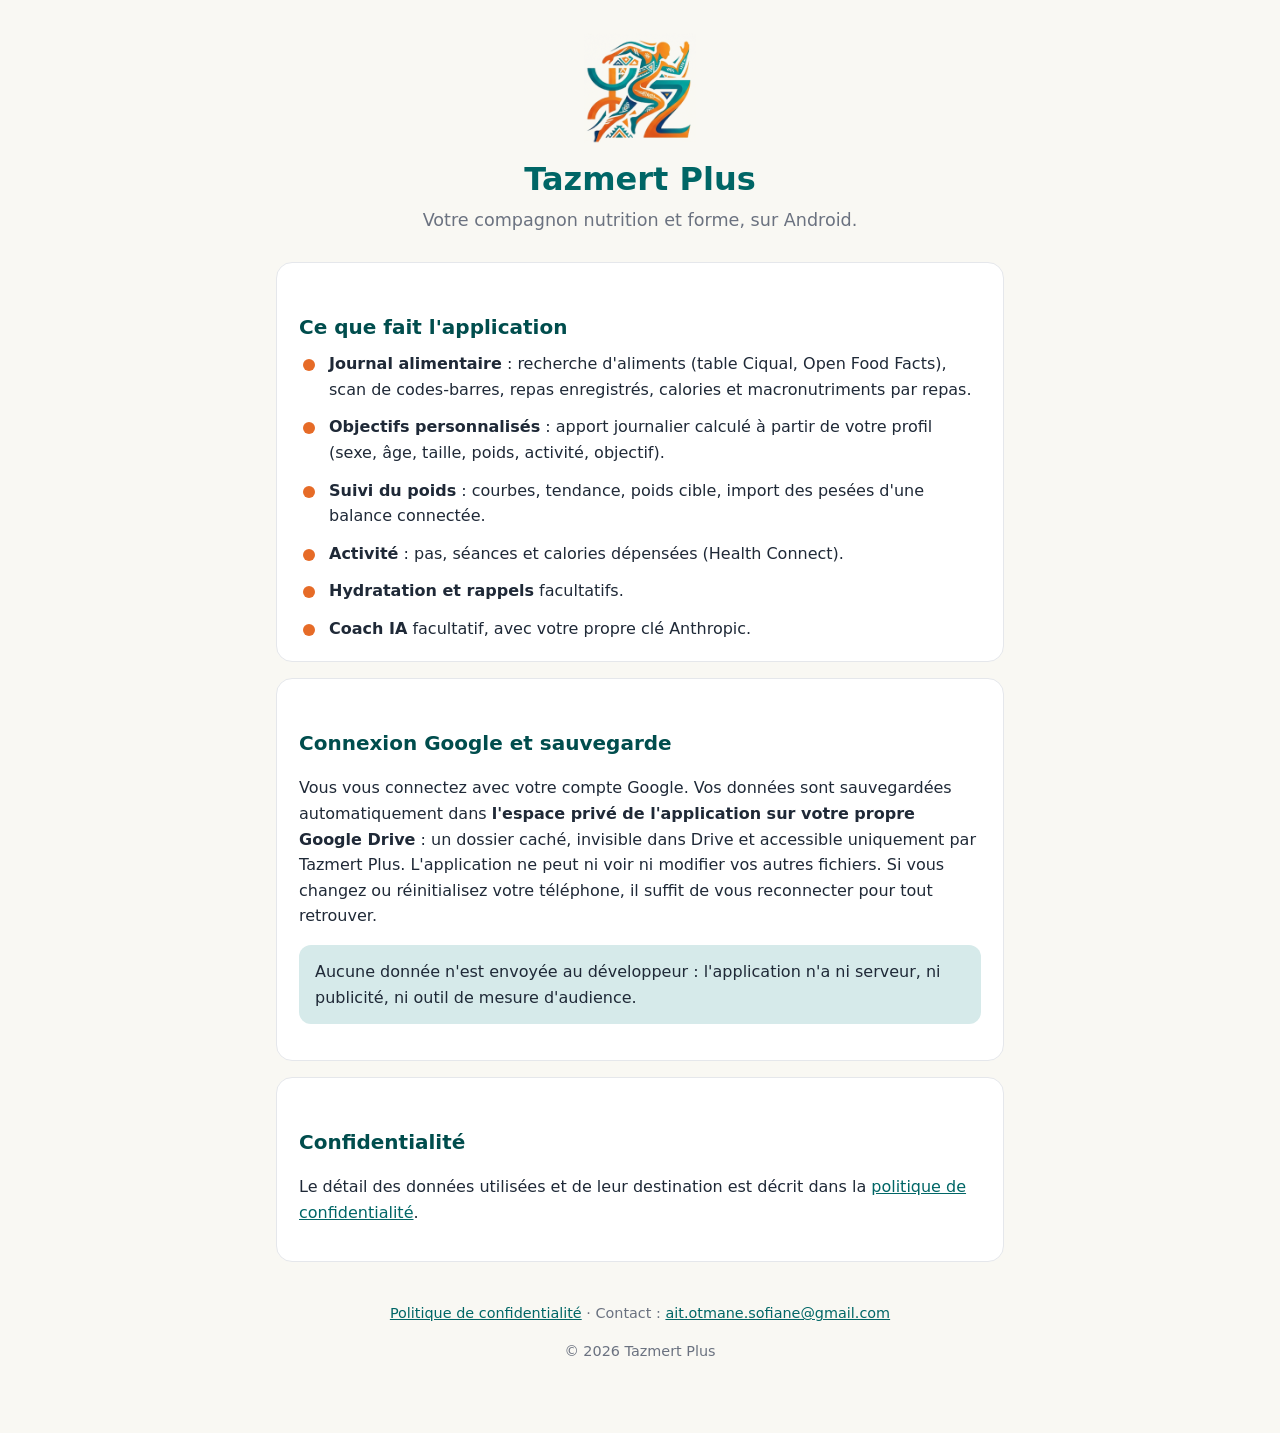
==== index.html @ 5cb98728 "Add files via upload" ====
<!DOCTYPE html>
<html lang="fr">
<head>
  <meta charset="utf-8">
  <meta name="viewport" content="width=device-width, initial-scale=1">
  <title>Tazmert Plus</title>
  <meta name="description" content="Tazmert Plus : journal alimentaire, suivi du poids et de l'activité, coach nutritionnel, avec sauvegarde dans votre propre Google Drive.">
  <!-- Google Search Console : collez ici la balise meta de validation si vous choisissez cette méthode. -->
  <link rel="icon" href="logo.png">
  <link rel="stylesheet" href="style.css">
</head>
<body>
<main>
  <header>
    <img src="logo.png" alt="Logo Tazmert Plus">
    <h1>Tazmert Plus</h1>
    <p class="lead">Votre compagnon nutrition et forme, sur Android.</p>
  </header>

  <section class="card">
    <h2>Ce que fait l'application</h2>
    <ul class="features">
      <li><strong>Journal alimentaire</strong> : recherche d'aliments (table Ciqual, Open Food Facts), scan de codes-barres, repas enregistrés, calories et macronutriments par repas.</li>
      <li><strong>Objectifs personnalisés</strong> : apport journalier calculé à partir de votre profil (sexe, âge, taille, poids, activité, objectif).</li>
      <li><strong>Suivi du poids</strong> : courbes, tendance, poids cible, import des pesées d'une balance connectée.</li>
      <li><strong>Activité</strong> : pas, séances et calories dépensées (Health Connect).</li>
      <li><strong>Hydratation et rappels</strong> facultatifs.</li>
      <li><strong>Coach IA</strong> facultatif, avec votre propre clé Anthropic.</li>
    </ul>
  </section>

  <section class="card">
    <h2>Connexion Google et sauvegarde</h2>
    <p>
      Vous vous connectez avec votre compte Google. Vos données sont sauvegardées automatiquement dans
      <strong>l'espace privé de l'application sur votre propre Google Drive</strong> : un dossier caché,
      invisible dans Drive et accessible uniquement par Tazmert Plus. L'application ne peut ni voir ni modifier
      vos autres fichiers. Si vous changez ou réinitialisez votre téléphone, il suffit de vous reconnecter pour tout retrouver.
    </p>
    <p class="note">
      Aucune donnée n'est envoyée au développeur : l'application n'a ni serveur, ni publicité, ni outil de mesure d'audience.
    </p>
  </section>

  <section class="card">
    <h2>Confidentialité</h2>
    <p>Le détail des données utilisées et de leur destination est décrit dans la
      <a href="confidentialite.html">politique de confidentialité</a>.</p>
  </section>

  <footer>
    <p><a href="confidentialite.html">Politique de confidentialité</a> · Contact : <a href="mailto:ait.otmane.sofiane@gmail.com">ait.otmane.sofiane@gmail.com</a></p>
    <p>© 2026 Tazmert Plus</p>
  </footer>
</main>
</body>
</html>
---- style.css ----
:root {
  --teal: #006666;
  --teal-dark: #004d4d;
  --teal-light: #d6eaea;
  --orange: #e66b27;
  --bg: #f9f8f3;
  --card: #ffffff;
  --text: #1f2937;
  --muted: #6b7280;
  --border: #e5e7eb;
}
@media (prefers-color-scheme: dark) {
  :root {
    --teal: #4fd1c5;
    --teal-dark: #9be7df;
    --teal-light: #12383a;
    --orange: #f4a261;
    --bg: #111416;
    --card: #1b2022;
    --text: #e8ecee;
    --muted: #a3acb3;
    --border: #2c3437;
  }
}
* { box-sizing: border-box; }
body {
  margin: 0;
  background: var(--bg);
  color: var(--text);
  font: 16px/1.6 system-ui, -apple-system, "Segoe UI", Roboto, sans-serif;
}
main { max-width: 760px; margin: 0 auto; padding: 32px 16px 56px; }
header { text-align: center; margin-bottom: 28px; }
header img { width: 112px; height: 112px; }
h1 { color: var(--teal); font-size: 2rem; line-height: 1.2; margin: 8px 0; }
h2 { color: var(--teal-dark); font-size: 1.25rem; margin: 28px 0 8px; }
a { color: var(--teal); }
.lead { font-size: 1.1rem; color: var(--muted); margin: 0; }
.card {
  background: var(--card);
  border: 1px solid var(--border);
  border-radius: 16px;
  padding: 20px 22px;
  margin: 16px 0;
}
.features { list-style: none; padding: 0; margin: 0; display: grid; gap: 12px; }
.features li { padding-left: 30px; position: relative; }
.features li::before {
  content: "";
  position: absolute; left: 4px; top: 8px;
  width: 12px; height: 12px; border-radius: 50%;
  background: var(--orange);
}
table { width: 100%; border-collapse: collapse; font-size: 0.95rem; }
th, td { text-align: left; vertical-align: top; padding: 10px 8px; border-bottom: 1px solid var(--border); }
th { color: var(--teal-dark); }
.note { background: var(--teal-light); border-radius: 12px; padding: 14px 16px; }
footer { margin-top: 40px; text-align: center; color: var(--muted); font-size: 0.9rem; }
@media (max-width: 560px) {
  h1 { font-size: 1.6rem; }
  th, td { display: block; border: none; padding: 4px 0; }
  tr { display: block; border-bottom: 1px solid var(--border); padding: 8px 0; }
  tr.head { display: none; }
  td:first-child { font-weight: 600; color: var(--teal-dark); }
}
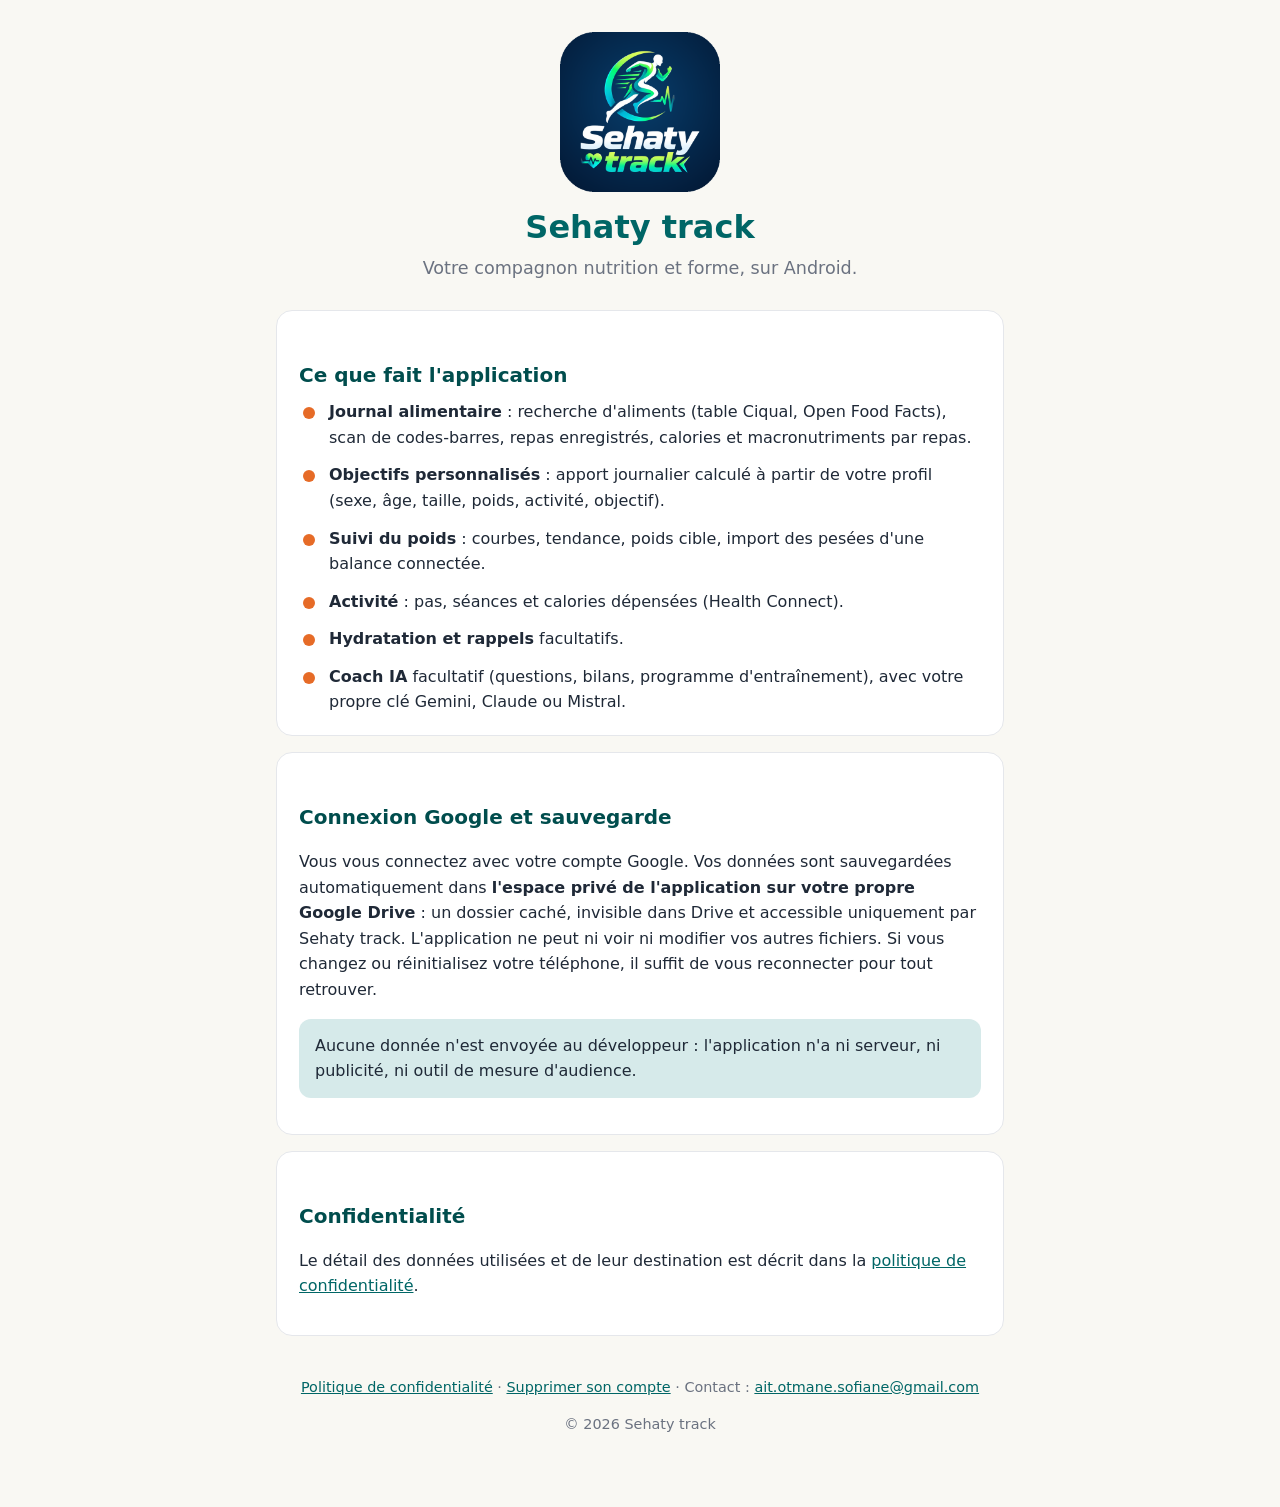
==== commit b1091ce7: "Site Sehaty track" ====
--- a/index.html
+++ b/index.html
@@ -3,17 +3,17 @@
 <head>
   <meta charset="utf-8">
   <meta name="viewport" content="width=device-width, initial-scale=1">
-  <title>Tazmert Plus</title>
-  <meta name="description" content="Tazmert Plus : journal alimentaire, suivi du poids et de l'activité, coach nutritionnel, avec sauvegarde dans votre propre Google Drive.">
+  <title>Sehaty track</title>
+  <meta name="description" content="Sehaty track : journal alimentaire, suivi du poids et de l'activité, coach nutritionnel, avec sauvegarde dans votre propre Google Drive.">
   <!-- Google Search Console : collez ici la balise meta de validation si vous choisissez cette méthode. -->
-  <link rel="icon" href="logo.png">
+  <link rel="icon" href="icon.png">
   <link rel="stylesheet" href="style.css">
 </head>
 <body>
 <main>
   <header>
-    <img src="logo.png" alt="Logo Tazmert Plus">
-    <h1>Tazmert Plus</h1>
+    <img src="logo.png" alt="Logo Sehaty track">
+    <h1>Sehaty track</h1>
     <p class="lead">Votre compagnon nutrition et forme, sur Android.</p>
   </header>
 
@@ -25,7 +25,7 @@
       <li><strong>Suivi du poids</strong> : courbes, tendance, poids cible, import des pesées d'une balance connectée.</li>
       <li><strong>Activité</strong> : pas, séances et calories dépensées (Health Connect).</li>
       <li><strong>Hydratation et rappels</strong> facultatifs.</li>
-      <li><strong>Coach IA</strong> facultatif, avec votre propre clé Anthropic.</li>
+      <li><strong>Coach IA</strong> facultatif (questions, bilans, programme d'entraînement), avec votre propre clé Gemini, Claude ou Mistral.</li>
     </ul>
   </section>
 
@@ -34,7 +34,7 @@
     <p>
       Vous vous connectez avec votre compte Google. Vos données sont sauvegardées automatiquement dans
       <strong>l'espace privé de l'application sur votre propre Google Drive</strong> : un dossier caché,
-      invisible dans Drive et accessible uniquement par Tazmert Plus. L'application ne peut ni voir ni modifier
+      invisible dans Drive et accessible uniquement par Sehaty track. L'application ne peut ni voir ni modifier
       vos autres fichiers. Si vous changez ou réinitialisez votre téléphone, il suffit de vous reconnecter pour tout retrouver.
     </p>
     <p class="note">
@@ -49,8 +49,8 @@
   </section>
 
   <footer>
-    <p><a href="confidentialite.html">Politique de confidentialité</a> · Contact : <a href="mailto:ait.otmane.sofiane@gmail.com">ait.otmane.sofiane@gmail.com</a></p>
-    <p>© 2026 Tazmert Plus</p>
+    <p><a href="confidentialite.html">Politique de confidentialité</a> · <a href="suppression-compte.html">Supprimer son compte</a> · Contact : <a href="mailto:ait.otmane.sofiane@gmail.com">ait.otmane.sofiane@gmail.com</a></p>
+    <p>© 2026 Sehaty track</p>
   </footer>
 </main>
 </body>
--- a/style.css
+++ b/style.css
@@ -1,65 +1,65 @@
-:root {
-  --teal: #006666;
-  --teal-dark: #004d4d;
-  --teal-light: #d6eaea;
-  --orange: #e66b27;
-  --bg: #f9f8f3;
-  --card: #ffffff;
-  --text: #1f2937;
-  --muted: #6b7280;
-  --border: #e5e7eb;
-}
-@media (prefers-color-scheme: dark) {
-  :root {
-    --teal: #4fd1c5;
-    --teal-dark: #9be7df;
-    --teal-light: #12383a;
-    --orange: #f4a261;
-    --bg: #111416;
-    --card: #1b2022;
-    --text: #e8ecee;
-    --muted: #a3acb3;
-    --border: #2c3437;
-  }
-}
-* { box-sizing: border-box; }
-body {
-  margin: 0;
-  background: var(--bg);
-  color: var(--text);
-  font: 16px/1.6 system-ui, -apple-system, "Segoe UI", Roboto, sans-serif;
-}
-main { max-width: 760px; margin: 0 auto; padding: 32px 16px 56px; }
-header { text-align: center; margin-bottom: 28px; }
-header img { width: 112px; height: 112px; }
-h1 { color: var(--teal); font-size: 2rem; line-height: 1.2; margin: 8px 0; }
-h2 { color: var(--teal-dark); font-size: 1.25rem; margin: 28px 0 8px; }
-a { color: var(--teal); }
-.lead { font-size: 1.1rem; color: var(--muted); margin: 0; }
-.card {
-  background: var(--card);
-  border: 1px solid var(--border);
-  border-radius: 16px;
-  padding: 20px 22px;
-  margin: 16px 0;
-}
-.features { list-style: none; padding: 0; margin: 0; display: grid; gap: 12px; }
-.features li { padding-left: 30px; position: relative; }
-.features li::before {
-  content: "";
-  position: absolute; left: 4px; top: 8px;
-  width: 12px; height: 12px; border-radius: 50%;
-  background: var(--orange);
-}
-table { width: 100%; border-collapse: collapse; font-size: 0.95rem; }
-th, td { text-align: left; vertical-align: top; padding: 10px 8px; border-bottom: 1px solid var(--border); }
-th { color: var(--teal-dark); }
-.note { background: var(--teal-light); border-radius: 12px; padding: 14px 16px; }
-footer { margin-top: 40px; text-align: center; color: var(--muted); font-size: 0.9rem; }
-@media (max-width: 560px) {
-  h1 { font-size: 1.6rem; }
-  th, td { display: block; border: none; padding: 4px 0; }
-  tr { display: block; border-bottom: 1px solid var(--border); padding: 8px 0; }
-  tr.head { display: none; }
-  td:first-child { font-weight: 600; color: var(--teal-dark); }
-}
+:root {
+  --teal: #006666;
+  --teal-dark: #004d4d;
+  --teal-light: #d6eaea;
+  --orange: #e66b27;
+  --bg: #f9f8f3;
+  --card: #ffffff;
+  --text: #1f2937;
+  --muted: #6b7280;
+  --border: #e5e7eb;
+}
+@media (prefers-color-scheme: dark) {
+  :root {
+    --teal: #4fd1c5;
+    --teal-dark: #9be7df;
+    --teal-light: #12383a;
+    --orange: #f4a261;
+    --bg: #111416;
+    --card: #1b2022;
+    --text: #e8ecee;
+    --muted: #a3acb3;
+    --border: #2c3437;
+  }
+}
+* { box-sizing: border-box; }
+body {
+  margin: 0;
+  background: var(--bg);
+  color: var(--text);
+  font: 16px/1.6 system-ui, -apple-system, "Segoe UI", Roboto, sans-serif;
+}
+main { max-width: 760px; margin: 0 auto; padding: 32px 16px 56px; }
+header { text-align: center; margin-bottom: 28px; }
+header img { width: 160px; height: 160px; }
+h1 { color: var(--teal); font-size: 2rem; line-height: 1.2; margin: 8px 0; }
+h2 { color: var(--teal-dark); font-size: 1.25rem; margin: 28px 0 8px; }
+a { color: var(--teal); }
+.lead { font-size: 1.1rem; color: var(--muted); margin: 0; }
+.card {
+  background: var(--card);
+  border: 1px solid var(--border);
+  border-radius: 16px;
+  padding: 20px 22px;
+  margin: 16px 0;
+}
+.features { list-style: none; padding: 0; margin: 0; display: grid; gap: 12px; }
+.features li { padding-left: 30px; position: relative; }
+.features li::before {
+  content: "";
+  position: absolute; left: 4px; top: 8px;
+  width: 12px; height: 12px; border-radius: 50%;
+  background: var(--orange);
+}
+table { width: 100%; border-collapse: collapse; font-size: 0.95rem; }
+th, td { text-align: left; vertical-align: top; padding: 10px 8px; border-bottom: 1px solid var(--border); }
+th { color: var(--teal-dark); }
+.note { background: var(--teal-light); border-radius: 12px; padding: 14px 16px; }
+footer { margin-top: 40px; text-align: center; color: var(--muted); font-size: 0.9rem; }
+@media (max-width: 560px) {
+  h1 { font-size: 1.6rem; }
+  th, td { display: block; border: none; padding: 4px 0; }
+  tr { display: block; border-bottom: 1px solid var(--border); padding: 8px 0; }
+  tr.head { display: none; }
+  td:first-child { font-weight: 600; color: var(--teal-dark); }
+}
